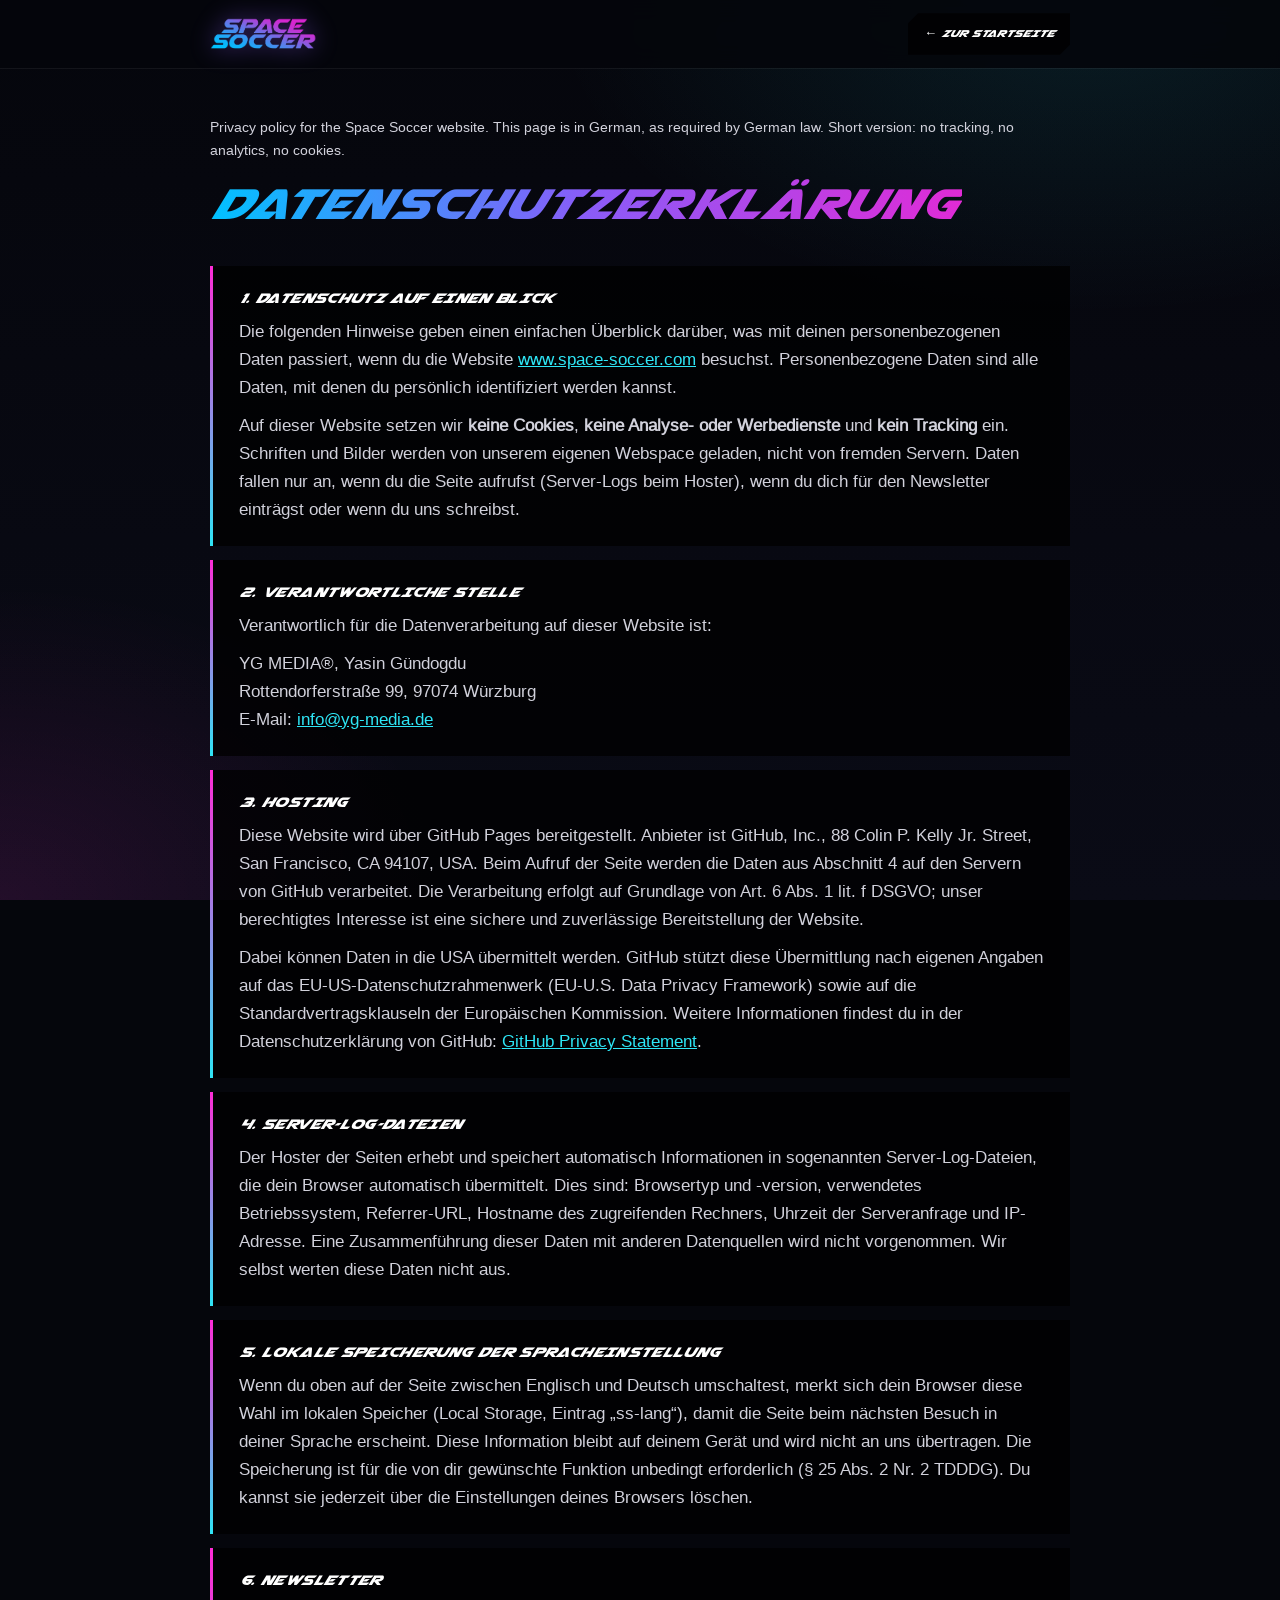
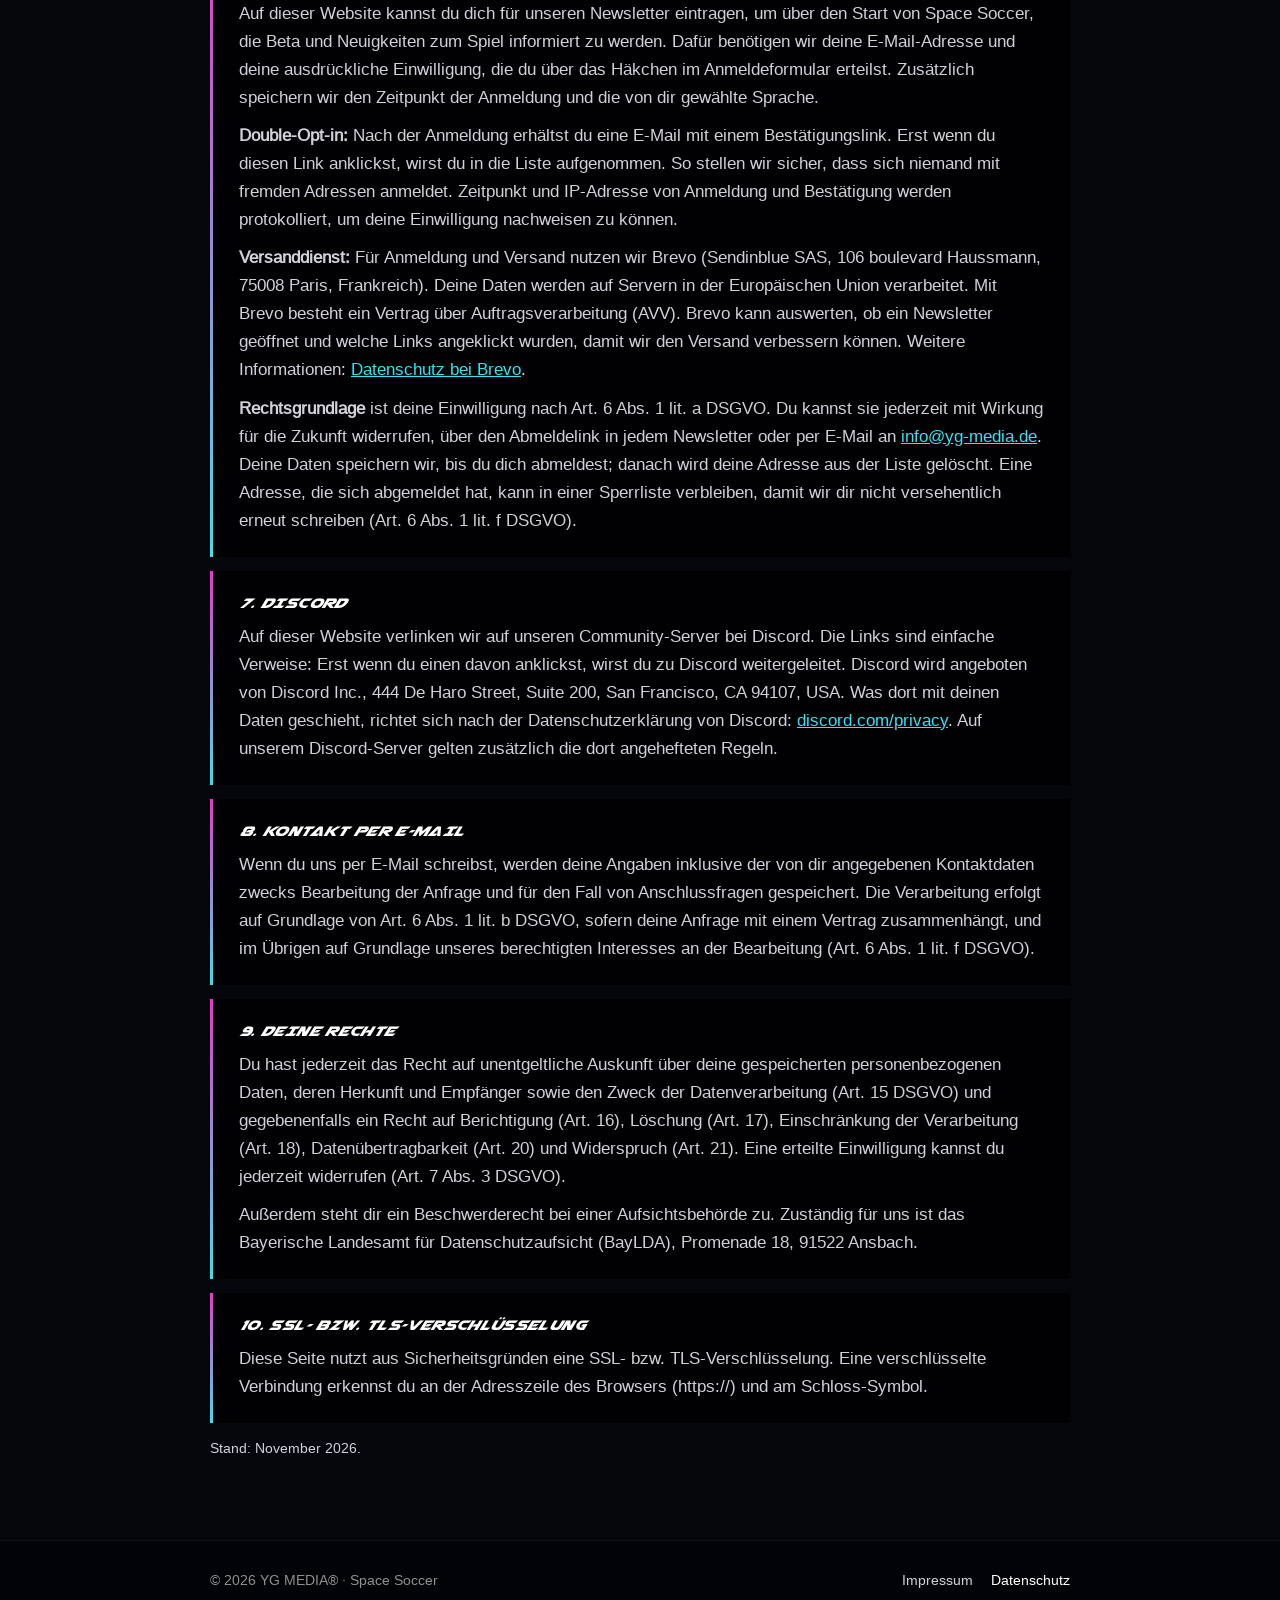
==== datenschutz.html @ c9545d43 "Impressum and privacy policy for Space Soccer, linked in footer and newsletter consent Co-Authored-B" ====
<!doctype html>
<html lang="de">
<head>
<meta charset="utf-8">
<meta name="viewport" content="width=device-width, initial-scale=1">
<title>Datenschutz · Space Soccer</title>
<meta name="description" content="Datenschutzerklärung der Website von Space Soccer.">
<meta name="robots" content="noindex, follow">
<meta name="theme-color" content="#05060c">
<link rel="icon" type="image/png" href="assets/img/app-icon.png">
<link rel="stylesheet" href="assets/legal.css">
</head>
<body>
<div class="space" aria-hidden="true"></div>
<header class="top">
  <div class="wrap top-inner">
    <a class="brand" href="./"><img src="assets/img/logo.png" alt="Space Soccer" width="1125" height="358"></a>
    <a class="back cut" href="./">← Zur Startseite</a>
  </div>
</header>

<main class="wrap legal">
  <p class="note" lang="en">Privacy policy for the Space Soccer website. This page is in German, as required by German law. Short version: no tracking, no analytics, no cookies.</p>
  <h1 class="display">Datenschutz&shy;erklärung</h1>

  <section>
    <h2 class="display">1. Datenschutz auf einen Blick</h2>
    <p>Die folgenden Hinweise geben einen einfachen Überblick darüber, was mit deinen personenbezogenen Daten passiert, wenn du die Website <a href="https://www.space-soccer.com">www.space-soccer.com</a> besuchst. Personenbezogene Daten sind alle Daten, mit denen du persönlich identifiziert werden kannst.</p>
    <p>Auf dieser Website setzen wir <strong>keine Cookies</strong>, <strong>keine Analyse- oder Werbedienste</strong> und <strong>kein Tracking</strong> ein. Schriften und Bilder werden von unserem eigenen Webspace geladen, nicht von fremden Servern. Daten fallen nur an, wenn du die Seite aufrufst (Server-Logs beim Hoster), wenn du dich für den Newsletter einträgst oder wenn du uns schreibst.</p>
  </section>

  <section>
    <h2 class="display">2. Verantwortliche Stelle</h2>
    <p>Verantwortlich für die Datenverarbeitung auf dieser Website ist:</p>
    <p>YG MEDIA®, Yasin Gündogdu<br>Rottendorferstraße 99, 97074 Würzburg<br>E-Mail: <a href="mailto:info@yg-media.de">info@yg-media.de</a></p>
  </section>

  <section>
    <h2 class="display">3. Hosting</h2>
    <p>Diese Website wird über GitHub Pages bereitgestellt. Anbieter ist GitHub, Inc., 88 Colin P. Kelly Jr. Street, San Francisco, CA 94107, USA. Beim Aufruf der Seite werden die Daten aus Abschnitt 4 auf den Servern von GitHub verarbeitet. Die Verarbeitung erfolgt auf Grundlage von Art. 6 Abs. 1 lit. f DSGVO; unser berechtigtes Interesse ist eine sichere und zuverlässige Bereitstellung der Website.</p>
    <p>Dabei können Daten in die USA übermittelt werden. GitHub stützt diese Übermittlung nach eigenen Angaben auf das EU-US-Datenschutzrahmenwerk (EU-U.S. Data Privacy Framework) sowie auf die Standardvertragsklauseln der Europäischen Kommission. Weitere Informationen findest du in der Datenschutzerklärung von GitHub: <a href="https://docs.github.com/site-policy/privacy-policies/github-general-privacy-statement" rel="noopener">GitHub Privacy Statement</a>.</p>
  </section>

  <section>
    <h2 class="display">4. Server-Log-Dateien</h2>
    <p>Der Hoster der Seiten erhebt und speichert automatisch Informationen in sogenannten Server-Log-Dateien, die dein Browser automatisch übermittelt. Dies sind: Browsertyp und -version, verwendetes Betriebssystem, Referrer-URL, Hostname des zugreifenden Rechners, Uhrzeit der Serveranfrage und IP-Adresse. Eine Zusammenführung dieser Daten mit anderen Datenquellen wird nicht vorgenommen. Wir selbst werten diese Daten nicht aus.</p>
  </section>

  <section>
    <h2 class="display">5. Lokale Speicherung der Spracheinstellung</h2>
    <p>Wenn du oben auf der Seite zwischen Englisch und Deutsch umschaltest, merkt sich dein Browser diese Wahl im lokalen Speicher (Local Storage, Eintrag „ss-lang“), damit die Seite beim nächsten Besuch in deiner Sprache erscheint. Diese Information bleibt auf deinem Gerät und wird nicht an uns übertragen. Die Speicherung ist für die von dir gewünschte Funktion unbedingt erforderlich (§ 25 Abs. 2 Nr. 2 TDDDG). Du kannst sie jederzeit über die Einstellungen deines Browsers löschen.</p>
  </section>

  <section>
    <h2 class="display">6. Newsletter</h2>
    <p>Auf dieser Website kannst du dich für unseren Newsletter eintragen, um über den Start von Space Soccer, die Beta und Neuigkeiten zum Spiel informiert zu werden. Dafür benötigen wir deine E-Mail-Adresse und deine ausdrückliche Einwilligung, die du über das Häkchen im Anmeldeformular erteilst. Zusätzlich speichern wir den Zeitpunkt der Anmeldung und die von dir gewählte Sprache.</p>
    <p><strong>Double-Opt-in:</strong> Nach der Anmeldung erhältst du eine E-Mail mit einem Bestätigungslink. Erst wenn du diesen Link anklickst, wirst du in die Liste aufgenommen. So stellen wir sicher, dass sich niemand mit fremden Adressen anmeldet. Zeitpunkt und IP-Adresse von Anmeldung und Bestätigung werden protokolliert, um deine Einwilligung nachweisen zu können.</p>
    <p><strong>Versanddienst:</strong> Für Anmeldung und Versand nutzen wir Brevo (Sendinblue SAS, 106 boulevard Haussmann, 75008 Paris, Frankreich). Deine Daten werden auf Servern in der Europäischen Union verarbeitet. Mit Brevo besteht ein Vertrag über Auftragsverarbeitung (AVV). Brevo kann auswerten, ob ein Newsletter geöffnet und welche Links angeklickt wurden, damit wir den Versand verbessern können. Weitere Informationen: <a href="https://www.brevo.com/de/legal/privacypolicy/" rel="noopener">Datenschutz bei Brevo</a>.</p>
    <p><strong>Rechtsgrundlage</strong> ist deine Einwilligung nach Art. 6 Abs. 1 lit. a DSGVO. Du kannst sie jederzeit mit Wirkung für die Zukunft widerrufen, über den Abmeldelink in jedem Newsletter oder per E-Mail an <a href="mailto:info@yg-media.de">info@yg-media.de</a>. Deine Daten speichern wir, bis du dich abmeldest; danach wird deine Adresse aus der Liste gelöscht. Eine Adresse, die sich abgemeldet hat, kann in einer Sperrliste verbleiben, damit wir dir nicht versehentlich erneut schreiben (Art. 6 Abs. 1 lit. f DSGVO).</p>
  </section>

  <section>
    <h2 class="display">7. Discord</h2>
    <p>Auf dieser Website verlinken wir auf unseren Community-Server bei Discord. Die Links sind einfache Verweise: Erst wenn du einen davon anklickst, wirst du zu Discord weitergeleitet. Discord wird angeboten von Discord Inc., 444 De Haro Street, Suite 200, San Francisco, CA 94107, USA. Was dort mit deinen Daten geschieht, richtet sich nach der Datenschutzerklärung von Discord: <a href="https://discord.com/privacy" rel="noopener">discord.com/privacy</a>. Auf unserem Discord-Server gelten zusätzlich die dort angehefteten Regeln.</p>
  </section>

  <section>
    <h2 class="display">8. Kontakt per E-Mail</h2>
    <p>Wenn du uns per E-Mail schreibst, werden deine Angaben inklusive der von dir angegebenen Kontaktdaten zwecks Bearbeitung der Anfrage und für den Fall von Anschlussfragen gespeichert. Die Verarbeitung erfolgt auf Grundlage von Art. 6 Abs. 1 lit. b DSGVO, sofern deine Anfrage mit einem Vertrag zusammenhängt, und im Übrigen auf Grundlage unseres berechtigten Interesses an der Bearbeitung (Art. 6 Abs. 1 lit. f DSGVO).</p>
  </section>

  <section>
    <h2 class="display">9. Deine Rechte</h2>
    <p>Du hast jederzeit das Recht auf unentgeltliche Auskunft über deine gespeicherten personenbezogenen Daten, deren Herkunft und Empfänger sowie den Zweck der Datenverarbeitung (Art. 15 DSGVO) und gegebenenfalls ein Recht auf Berichtigung (Art. 16), Löschung (Art. 17), Einschränkung der Verarbeitung (Art. 18), Datenübertragbarkeit (Art. 20) und Widerspruch (Art. 21). Eine erteilte Einwilligung kannst du jederzeit widerrufen (Art. 7 Abs. 3 DSGVO).</p>
    <p>Außerdem steht dir ein Beschwerderecht bei einer Aufsichtsbehörde zu. Zuständig für uns ist das Bayerische Landesamt für Datenschutzaufsicht (BayLDA), Promenade 18, 91522 Ansbach.</p>
  </section>

  <section>
    <h2 class="display">10. SSL- bzw. TLS-Verschlüsselung</h2>
    <p>Diese Seite nutzt aus Sicherheitsgründen eine SSL- bzw. TLS-Verschlüsselung. Eine verschlüsselte Verbindung erkennst du an der Adresszeile des Browsers (https://) und am Schloss-Symbol.</p>
  </section>

  <p class="note">Stand: November 2026.</p>
</main>

<footer>
  <div class="wrap foot">
    <p>© 2026 YG MEDIA® · Space Soccer</p>
    <nav><a href="impressum.html">Impressum</a><a href="datenschutz.html" aria-current="page">Datenschutz</a></nav>
  </div>
</footer>
</body>
</html>
---- assets/legal.css ----
/* Shared styles for the legal pages (Impressum, Datenschutz). Same fonts and colours as the main page. */
@font-face { font-family: "Airstrike"; src: url("fonts/Airstrike-Regular.ttf") format("truetype"); font-display: swap; }
@font-face { font-family: "Liberation Sans"; src: local("Liberation Sans"), url("fonts/LiberationSans.ttf") format("truetype"); font-display: swap; }

:root {
  --bg: #05060c;
  --bg-2: #0a0b16;
  --surface: rgba(0, 0, 0, .75);
  --body: #d1d1db;
  --caption: #8f8f8f;
  --neon-pink: #ff2bd6;
  --neon-cyan: #2ee6f6;
  --grad-logo: linear-gradient(90deg, #00c2ff 0%, #8a5cf8 50%, #e02bd6 100%);
  --gutter: clamp(16px, 4vw, 48px);
}
* { box-sizing: border-box; }
body { margin: 0; background: var(--bg); color: #fff; font-family: "Liberation Sans", Arial, Helvetica, sans-serif; font-size: 17px; line-height: 1.65; -webkit-font-smoothing: antialiased; }
img { max-width: 100%; height: auto; display: block; }
a { color: var(--neon-cyan); }
a:hover { color: #fff; }
.space {
  position: fixed; inset: 0; z-index: -1; pointer-events: none;
  background:
    radial-gradient(60% 50% at 85% 0%, rgba(46, 230, 246, .10), transparent 70%),
    radial-gradient(50% 50% at 0% 100%, rgba(255, 43, 214, .10), transparent 70%),
    linear-gradient(180deg, var(--bg) 0%, var(--bg-2) 100%);
}
.wrap { width: min(860px, 100% - 2 * var(--gutter)); margin-inline: auto; }
.cut { --cut: 10px; clip-path: polygon(var(--cut) 0, 100% 0, 100% calc(100% - var(--cut)), calc(100% - var(--cut)) 100%, 0 100%, 0 var(--cut)); }
.display { font-family: "Airstrike", "Arial Black", Impact, sans-serif; font-style: italic; font-weight: 400; text-transform: uppercase; letter-spacing: .02em; line-height: 1.1; }

.top { position: sticky; top: 0; z-index: 10; background: rgba(5, 6, 12, .9); backdrop-filter: blur(12px); -webkit-backdrop-filter: blur(12px); box-shadow: 0 1px 0 rgba(255, 255, 255, .06); }
.top-inner { display: flex; align-items: center; justify-content: space-between; gap: 16px; height: 68px; }
.brand img { height: 34px; width: auto; filter: drop-shadow(0 0 12px rgba(140, 90, 250, .45)); }
.back { color: #fff; text-decoration: none; background: var(--surface); padding: 10px 16px; font-family: "Airstrike", sans-serif; font-style: italic; text-transform: uppercase; font-size: 13px; }

.legal { padding: 48px 0 80px; }
.note { color: var(--caption); font-size: 14px; margin: 0 0 18px; }
h1.display { font-size: clamp(34px, 6vw, 56px); margin: 0 0 32px; background: var(--grad-logo); -webkit-background-clip: text; background-clip: text; color: transparent; padding-right: .14em; display: inline-block; }
.legal section { background: var(--surface); padding: 22px 26px; margin-bottom: 14px; border-left: 3px solid; border-image: linear-gradient(180deg, var(--neon-pink), var(--neon-cyan)) 1; }
.legal h2 { font-size: 18px; margin: 0 0 10px; }
.legal h2 .sym { font-family: "Liberation Sans", Arial, sans-serif; font-style: normal; font-weight: 700; }
.legal p, .legal li { color: var(--body); margin: 0 0 10px; }
.legal p:last-child, .legal ul:last-child { margin-bottom: 0; }
.legal ul { padding-left: 20px; margin: 0 0 10px; }

footer { padding: 28px 0 32px; border-top: 1px solid rgba(255, 255, 255, .06); background: rgba(0, 0, 0, .45); }
.foot { display: flex; flex-wrap: wrap; justify-content: space-between; gap: 12px; color: var(--caption); font-size: 14px; }
.foot p { margin: 0; }
.foot nav { display: flex; gap: 18px; }
.foot a { color: var(--body); text-decoration: none; }
.foot a[aria-current="page"] { color: #fff; }

@media (max-width: 560px) {
  body { font-size: 16px; }
  .legal section { padding: 18px 18px; }
  .brand img { height: 28px; }
}
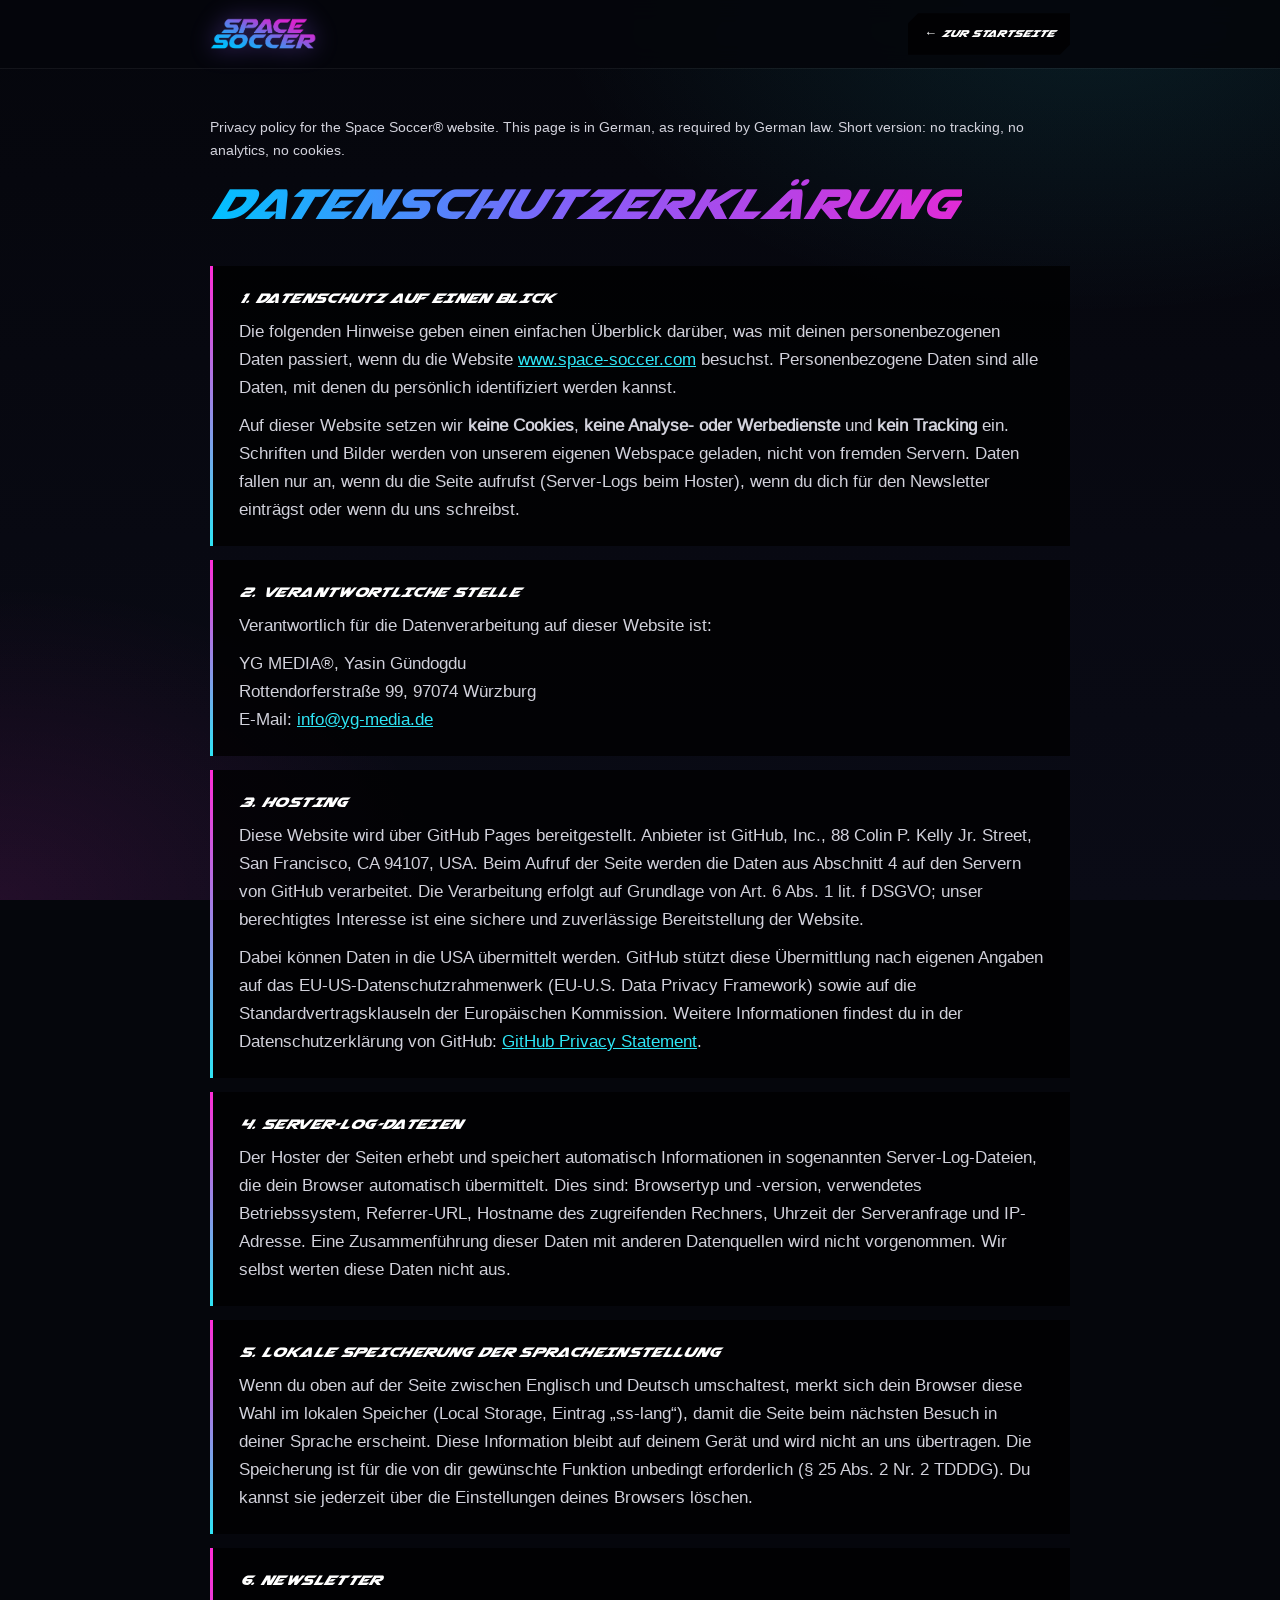
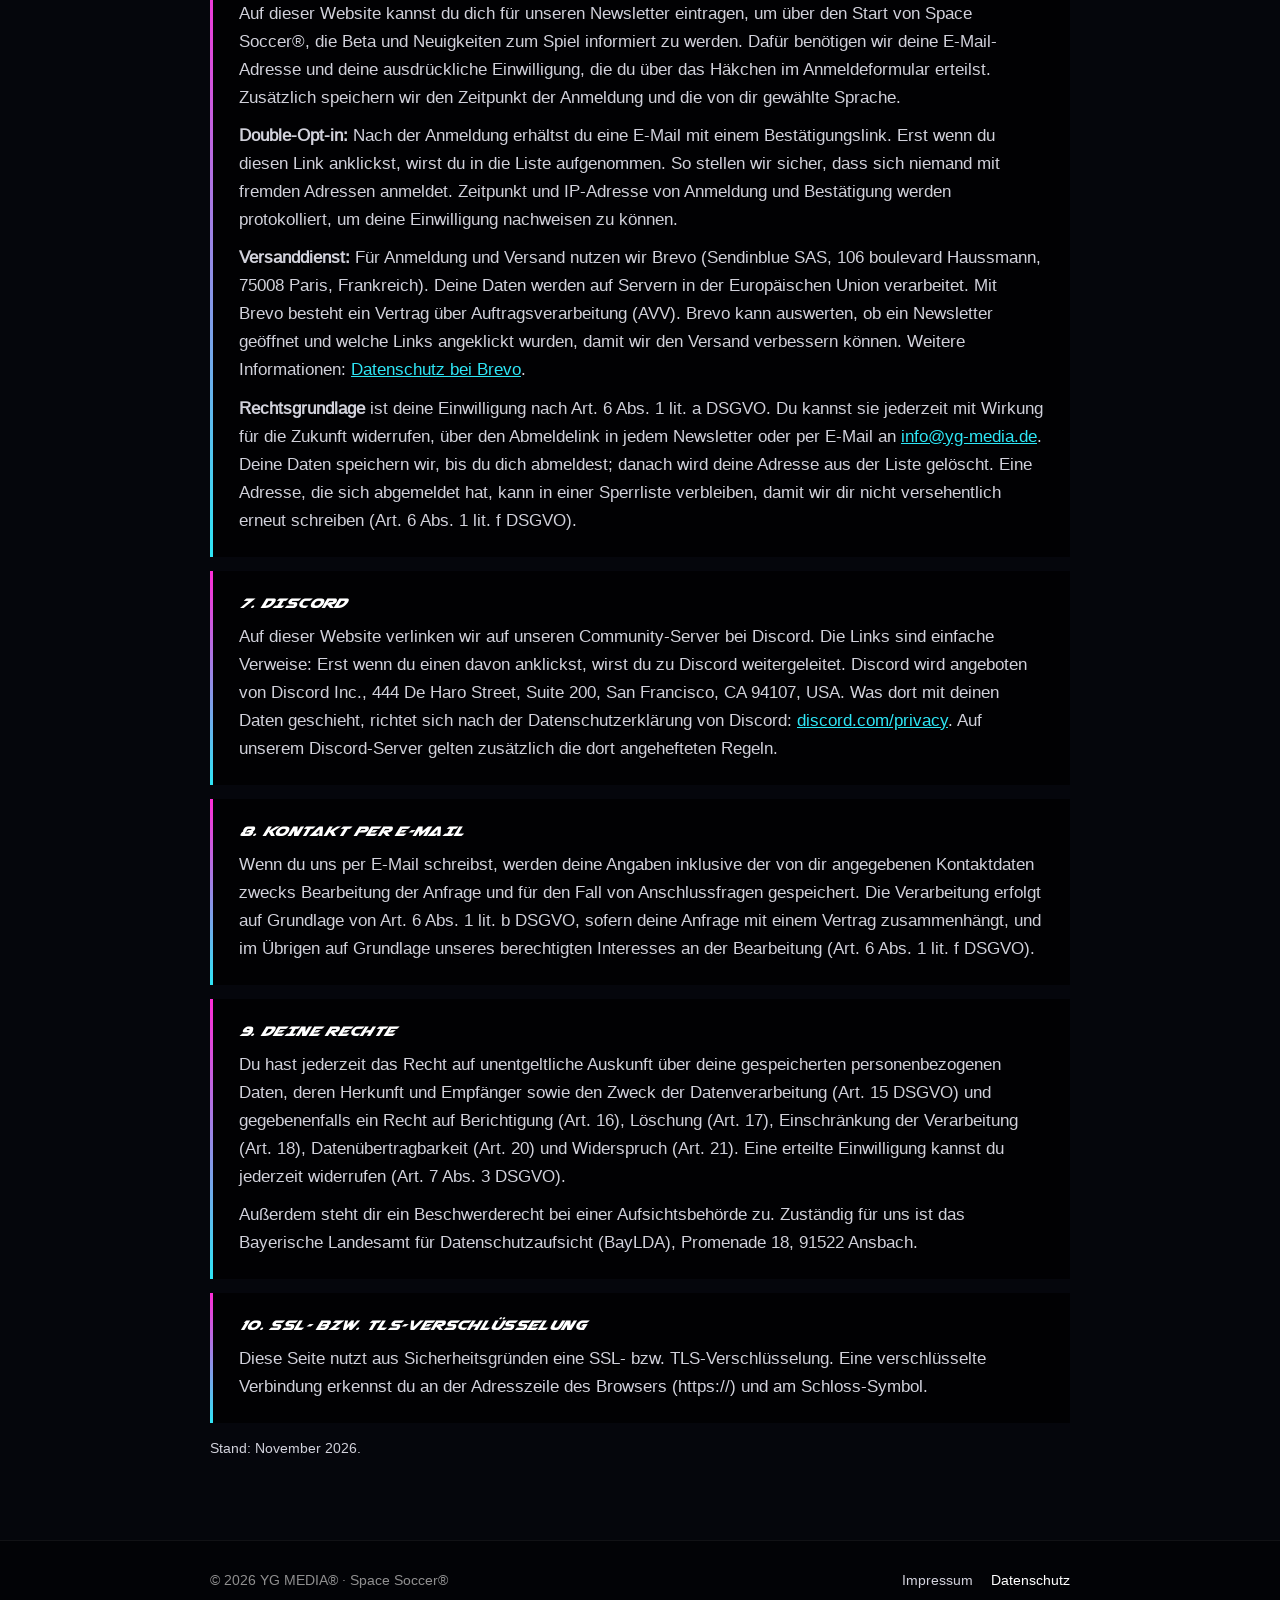
==== commit 63a050ce: "Registered trademark: Space Soccer® across the site, trademark note in footer and Impressum Co-Autho" ====
--- a/datenschutz.html
+++ b/datenschutz.html
@@ -3,8 +3,8 @@
 <head>
 <meta charset="utf-8">
 <meta name="viewport" content="width=device-width, initial-scale=1">
-<title>Datenschutz · Space Soccer</title>
-<meta name="description" content="Datenschutzerklärung der Website von Space Soccer.">
+<title>Datenschutz · Space Soccer®</title>
+<meta name="description" content="Datenschutzerklärung der Website von Space Soccer®.">
 <meta name="robots" content="noindex, follow">
 <meta name="theme-color" content="#05060c">
 <link rel="icon" type="image/png" href="assets/img/app-icon.png">
@@ -14,13 +14,13 @@
 <div class="space" aria-hidden="true"></div>
 <header class="top">
   <div class="wrap top-inner">
-    <a class="brand" href="./"><img src="assets/img/logo.png" alt="Space Soccer" width="1125" height="358"></a>
+    <a class="brand" href="./"><img src="assets/img/logo.png" alt="Space Soccer®" width="1125" height="358"></a>
     <a class="back cut" href="./">← Zur Startseite</a>
   </div>
 </header>
 
 <main class="wrap legal">
-  <p class="note" lang="en">Privacy policy for the Space Soccer website. This page is in German, as required by German law. Short version: no tracking, no analytics, no cookies.</p>
+  <p class="note" lang="en">Privacy policy for the Space Soccer® website. This page is in German, as required by German law. Short version: no tracking, no analytics, no cookies.</p>
   <h1 class="display">Datenschutz&shy;erklärung</h1>
 
   <section>
@@ -53,7 +53,7 @@
 
   <section>
     <h2 class="display">6. Newsletter</h2>
-    <p>Auf dieser Website kannst du dich für unseren Newsletter eintragen, um über den Start von Space Soccer, die Beta und Neuigkeiten zum Spiel informiert zu werden. Dafür benötigen wir deine E-Mail-Adresse und deine ausdrückliche Einwilligung, die du über das Häkchen im Anmeldeformular erteilst. Zusätzlich speichern wir den Zeitpunkt der Anmeldung und die von dir gewählte Sprache.</p>
+    <p>Auf dieser Website kannst du dich für unseren Newsletter eintragen, um über den Start von Space Soccer®, die Beta und Neuigkeiten zum Spiel informiert zu werden. Dafür benötigen wir deine E-Mail-Adresse und deine ausdrückliche Einwilligung, die du über das Häkchen im Anmeldeformular erteilst. Zusätzlich speichern wir den Zeitpunkt der Anmeldung und die von dir gewählte Sprache.</p>
     <p><strong>Double-Opt-in:</strong> Nach der Anmeldung erhältst du eine E-Mail mit einem Bestätigungslink. Erst wenn du diesen Link anklickst, wirst du in die Liste aufgenommen. So stellen wir sicher, dass sich niemand mit fremden Adressen anmeldet. Zeitpunkt und IP-Adresse von Anmeldung und Bestätigung werden protokolliert, um deine Einwilligung nachweisen zu können.</p>
     <p><strong>Versanddienst:</strong> Für Anmeldung und Versand nutzen wir Brevo (Sendinblue SAS, 106 boulevard Haussmann, 75008 Paris, Frankreich). Deine Daten werden auf Servern in der Europäischen Union verarbeitet. Mit Brevo besteht ein Vertrag über Auftragsverarbeitung (AVV). Brevo kann auswerten, ob ein Newsletter geöffnet und welche Links angeklickt wurden, damit wir den Versand verbessern können. Weitere Informationen: <a href="https://www.brevo.com/de/legal/privacypolicy/" rel="noopener">Datenschutz bei Brevo</a>.</p>
     <p><strong>Rechtsgrundlage</strong> ist deine Einwilligung nach Art. 6 Abs. 1 lit. a DSGVO. Du kannst sie jederzeit mit Wirkung für die Zukunft widerrufen, über den Abmeldelink in jedem Newsletter oder per E-Mail an <a href="mailto:info@yg-media.de">info@yg-media.de</a>. Deine Daten speichern wir, bis du dich abmeldest; danach wird deine Adresse aus der Liste gelöscht. Eine Adresse, die sich abgemeldet hat, kann in einer Sperrliste verbleiben, damit wir dir nicht versehentlich erneut schreiben (Art. 6 Abs. 1 lit. f DSGVO).</p>
@@ -85,7 +85,7 @@
 
 <footer>
   <div class="wrap foot">
-    <p>© 2026 YG MEDIA® · Space Soccer</p>
+    <p>© 2026 YG MEDIA® · Space Soccer®</p>
     <nav><a href="impressum.html">Impressum</a><a href="datenschutz.html" aria-current="page">Datenschutz</a></nav>
   </div>
 </footer>
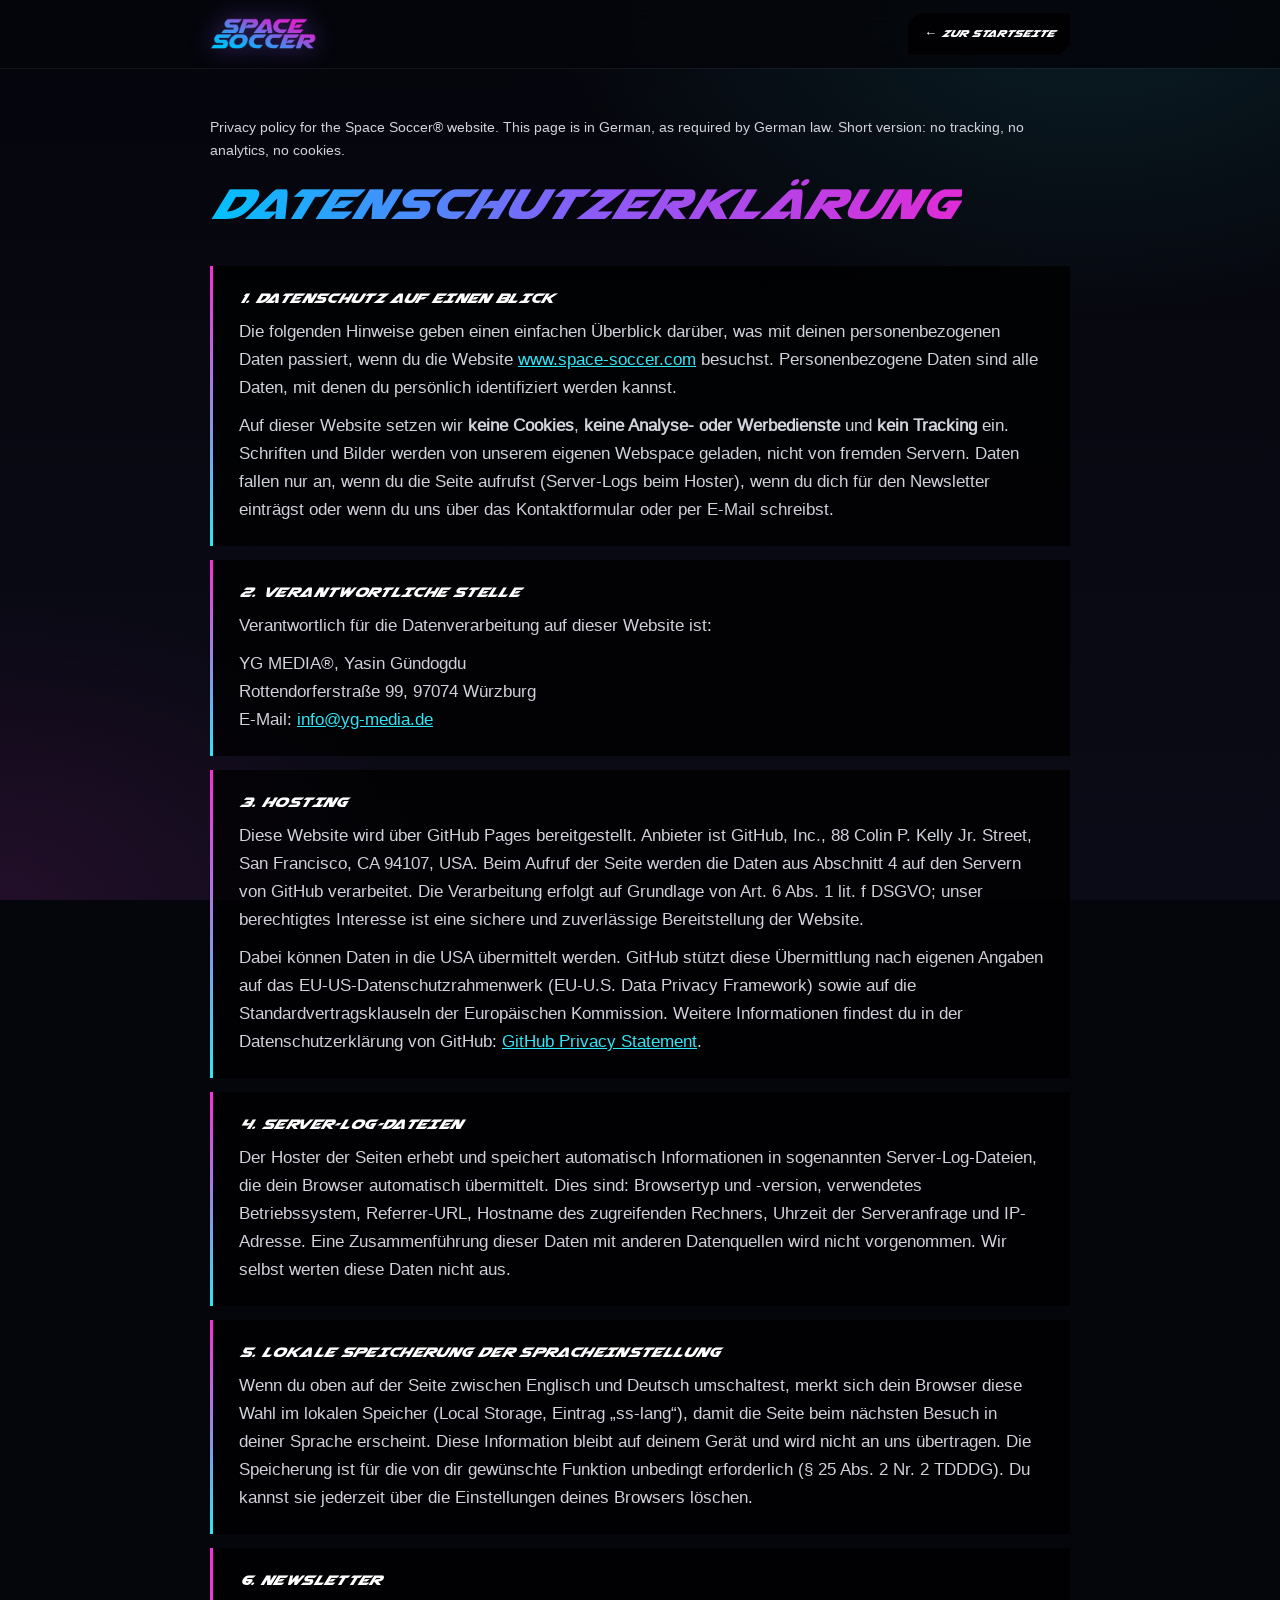
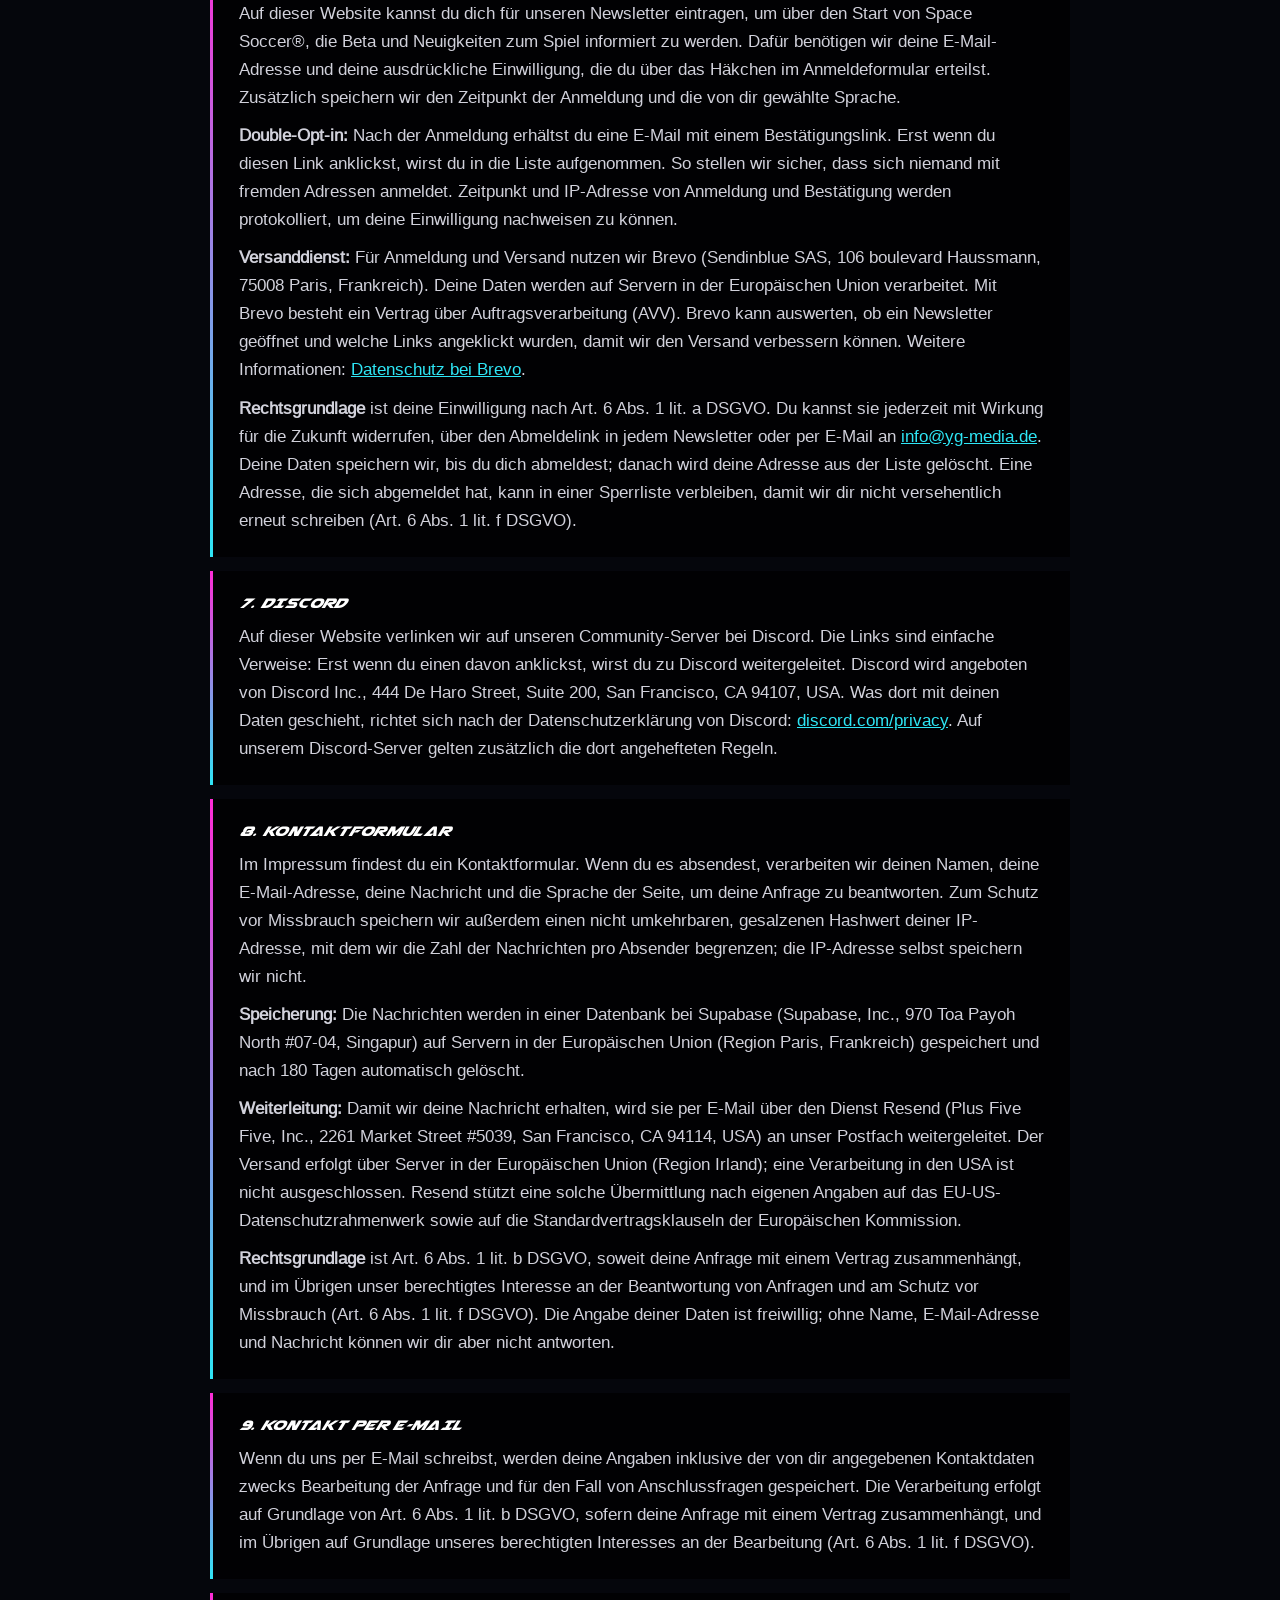
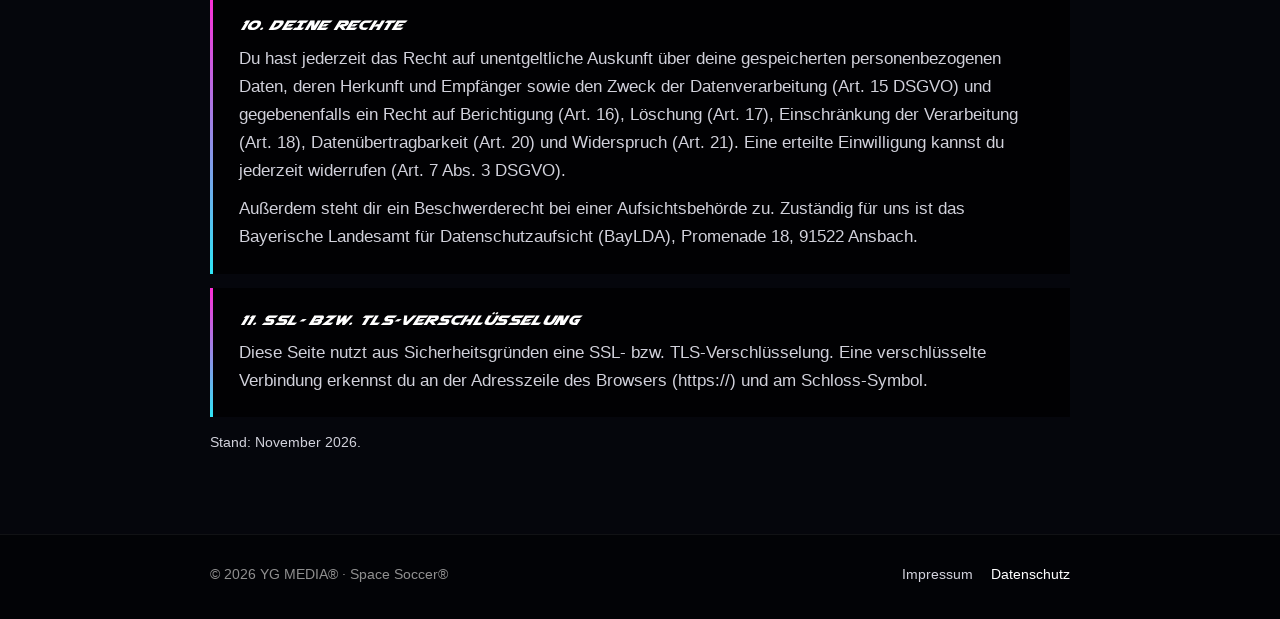
==== commit 108ff6b5: "Contact form live (Supabase + Resend via mail.space-soccer.com), privacy policy section, contact lin" ====
--- a/datenschutz.html
+++ b/datenschutz.html
@@ -26,7 +26,7 @@
   <section>
     <h2 class="display">1. Datenschutz auf einen Blick</h2>
     <p>Die folgenden Hinweise geben einen einfachen Überblick darüber, was mit deinen personenbezogenen Daten passiert, wenn du die Website <a href="https://www.space-soccer.com">www.space-soccer.com</a> besuchst. Personenbezogene Daten sind alle Daten, mit denen du persönlich identifiziert werden kannst.</p>
-    <p>Auf dieser Website setzen wir <strong>keine Cookies</strong>, <strong>keine Analyse- oder Werbedienste</strong> und <strong>kein Tracking</strong> ein. Schriften und Bilder werden von unserem eigenen Webspace geladen, nicht von fremden Servern. Daten fallen nur an, wenn du die Seite aufrufst (Server-Logs beim Hoster), wenn du dich für den Newsletter einträgst oder wenn du uns schreibst.</p>
+    <p>Auf dieser Website setzen wir <strong>keine Cookies</strong>, <strong>keine Analyse- oder Werbedienste</strong> und <strong>kein Tracking</strong> ein. Schriften und Bilder werden von unserem eigenen Webspace geladen, nicht von fremden Servern. Daten fallen nur an, wenn du die Seite aufrufst (Server-Logs beim Hoster), wenn du dich für den Newsletter einträgst oder wenn du uns über das Kontaktformular oder per E-Mail schreibst.</p>
   </section>
 
   <section>
@@ -64,19 +64,27 @@
     <p>Auf dieser Website verlinken wir auf unseren Community-Server bei Discord. Die Links sind einfache Verweise: Erst wenn du einen davon anklickst, wirst du zu Discord weitergeleitet. Discord wird angeboten von Discord Inc., 444 De Haro Street, Suite 200, San Francisco, CA 94107, USA. Was dort mit deinen Daten geschieht, richtet sich nach der Datenschutzerklärung von Discord: <a href="https://discord.com/privacy" rel="noopener">discord.com/privacy</a>. Auf unserem Discord-Server gelten zusätzlich die dort angehefteten Regeln.</p>
   </section>
 
+  <section id="kontaktformular">
+    <h2 class="display">8. Kontaktformular</h2>
+    <p>Im Impressum findest du ein Kontaktformular. Wenn du es absendest, verarbeiten wir deinen Namen, deine E-Mail-Adresse, deine Nachricht und die Sprache der Seite, um deine Anfrage zu beantworten. Zum Schutz vor Missbrauch speichern wir außerdem einen nicht umkehrbaren, gesalzenen Hashwert deiner IP-Adresse, mit dem wir die Zahl der Nachrichten pro Absender begrenzen; die IP-Adresse selbst speichern wir nicht.</p>
+    <p><strong>Speicherung:</strong> Die Nachrichten werden in einer Datenbank bei Supabase (Supabase, Inc., 970 Toa Payoh North #07-04, Singapur) auf Servern in der Europäischen Union (Region Paris, Frankreich) gespeichert und nach 180 Tagen automatisch gelöscht.</p>
+    <p><strong>Weiterleitung:</strong> Damit wir deine Nachricht erhalten, wird sie per E-Mail über den Dienst Resend (Plus Five Five, Inc., 2261 Market Street #5039, San Francisco, CA 94114, USA) an unser Postfach weitergeleitet. Der Versand erfolgt über Server in der Europäischen Union (Region Irland); eine Verarbeitung in den USA ist nicht ausgeschlossen. Resend stützt eine solche Übermittlung nach eigenen Angaben auf das EU-US-Datenschutzrahmenwerk sowie auf die Standardvertragsklauseln der Europäischen Kommission.</p>
+    <p><strong>Rechtsgrundlage</strong> ist Art. 6 Abs. 1 lit. b DSGVO, soweit deine Anfrage mit einem Vertrag zusammenhängt, und im Übrigen unser berechtigtes Interesse an der Beantwortung von Anfragen und am Schutz vor Missbrauch (Art. 6 Abs. 1 lit. f DSGVO). Die Angabe deiner Daten ist freiwillig; ohne Name, E-Mail-Adresse und Nachricht können wir dir aber nicht antworten.</p>
+  </section>
+
   <section>
-    <h2 class="display">8. Kontakt per E-Mail</h2>
+    <h2 class="display">9. Kontakt per E-Mail</h2>
     <p>Wenn du uns per E-Mail schreibst, werden deine Angaben inklusive der von dir angegebenen Kontaktdaten zwecks Bearbeitung der Anfrage und für den Fall von Anschlussfragen gespeichert. Die Verarbeitung erfolgt auf Grundlage von Art. 6 Abs. 1 lit. b DSGVO, sofern deine Anfrage mit einem Vertrag zusammenhängt, und im Übrigen auf Grundlage unseres berechtigten Interesses an der Bearbeitung (Art. 6 Abs. 1 lit. f DSGVO).</p>
   </section>
 
   <section>
-    <h2 class="display">9. Deine Rechte</h2>
+    <h2 class="display">10. Deine Rechte</h2>
     <p>Du hast jederzeit das Recht auf unentgeltliche Auskunft über deine gespeicherten personenbezogenen Daten, deren Herkunft und Empfänger sowie den Zweck der Datenverarbeitung (Art. 15 DSGVO) und gegebenenfalls ein Recht auf Berichtigung (Art. 16), Löschung (Art. 17), Einschränkung der Verarbeitung (Art. 18), Datenübertragbarkeit (Art. 20) und Widerspruch (Art. 21). Eine erteilte Einwilligung kannst du jederzeit widerrufen (Art. 7 Abs. 3 DSGVO).</p>
     <p>Außerdem steht dir ein Beschwerderecht bei einer Aufsichtsbehörde zu. Zuständig für uns ist das Bayerische Landesamt für Datenschutzaufsicht (BayLDA), Promenade 18, 91522 Ansbach.</p>
   </section>
 
   <section>
-    <h2 class="display">10. SSL- bzw. TLS-Verschlüsselung</h2>
+    <h2 class="display">11. SSL- bzw. TLS-Verschlüsselung</h2>
     <p>Diese Seite nutzt aus Sicherheitsgründen eine SSL- bzw. TLS-Verschlüsselung. Eine verschlüsselte Verbindung erkennst du an der Adresszeile des Browsers (https://) und am Schloss-Symbol.</p>
   </section>
 
--- a/assets/legal.css
+++ b/assets/legal.css
@@ -56,3 +56,18 @@
   .legal section { padding: 18px 18px; }
   .brand img { height: 28px; }
 }
+
+/* Contact form */
+.contact { display: grid; gap: 12px; }
+.contact label { display: grid; gap: 6px; color: var(--body); font-size: 14px; }
+.contact input, .contact textarea { background: rgba(255, 255, 255, .06); border: 1px solid rgba(255, 255, 255, .14); border-radius: 0; color: #fff; padding: 12px 14px; font: inherit; font-size: 16px; resize: vertical; }
+.contact input:focus, .contact textarea:focus { outline: none; border-color: var(--neon-cyan); box-shadow: 0 0 0 2px rgba(46, 230, 246, .25); }
+.contact .small { font-size: 13px; color: var(--caption); margin: 0; }
+.contact .send { justify-self: start; border: 0; cursor: pointer; color: #fff; padding: 13px 24px; background: linear-gradient(100deg, #f8c62e 0%, #eaa514 70%, #e39710 100%); font-family: "Airstrike", sans-serif; font-style: italic; text-transform: uppercase; font-size: 15px; }
+.contact .send:disabled { opacity: .6; cursor: progress; }
+.form-status { min-height: 22px; margin: 0; font-size: 15px; }
+.form-status.ok { color: #7dffb1; }
+.form-status.err { color: #ff8fa3; }
+.hp { position: absolute; left: -9999px; width: 1px; height: 1px; overflow: hidden; }
+
+.legal section { scroll-margin-top: 84px; }
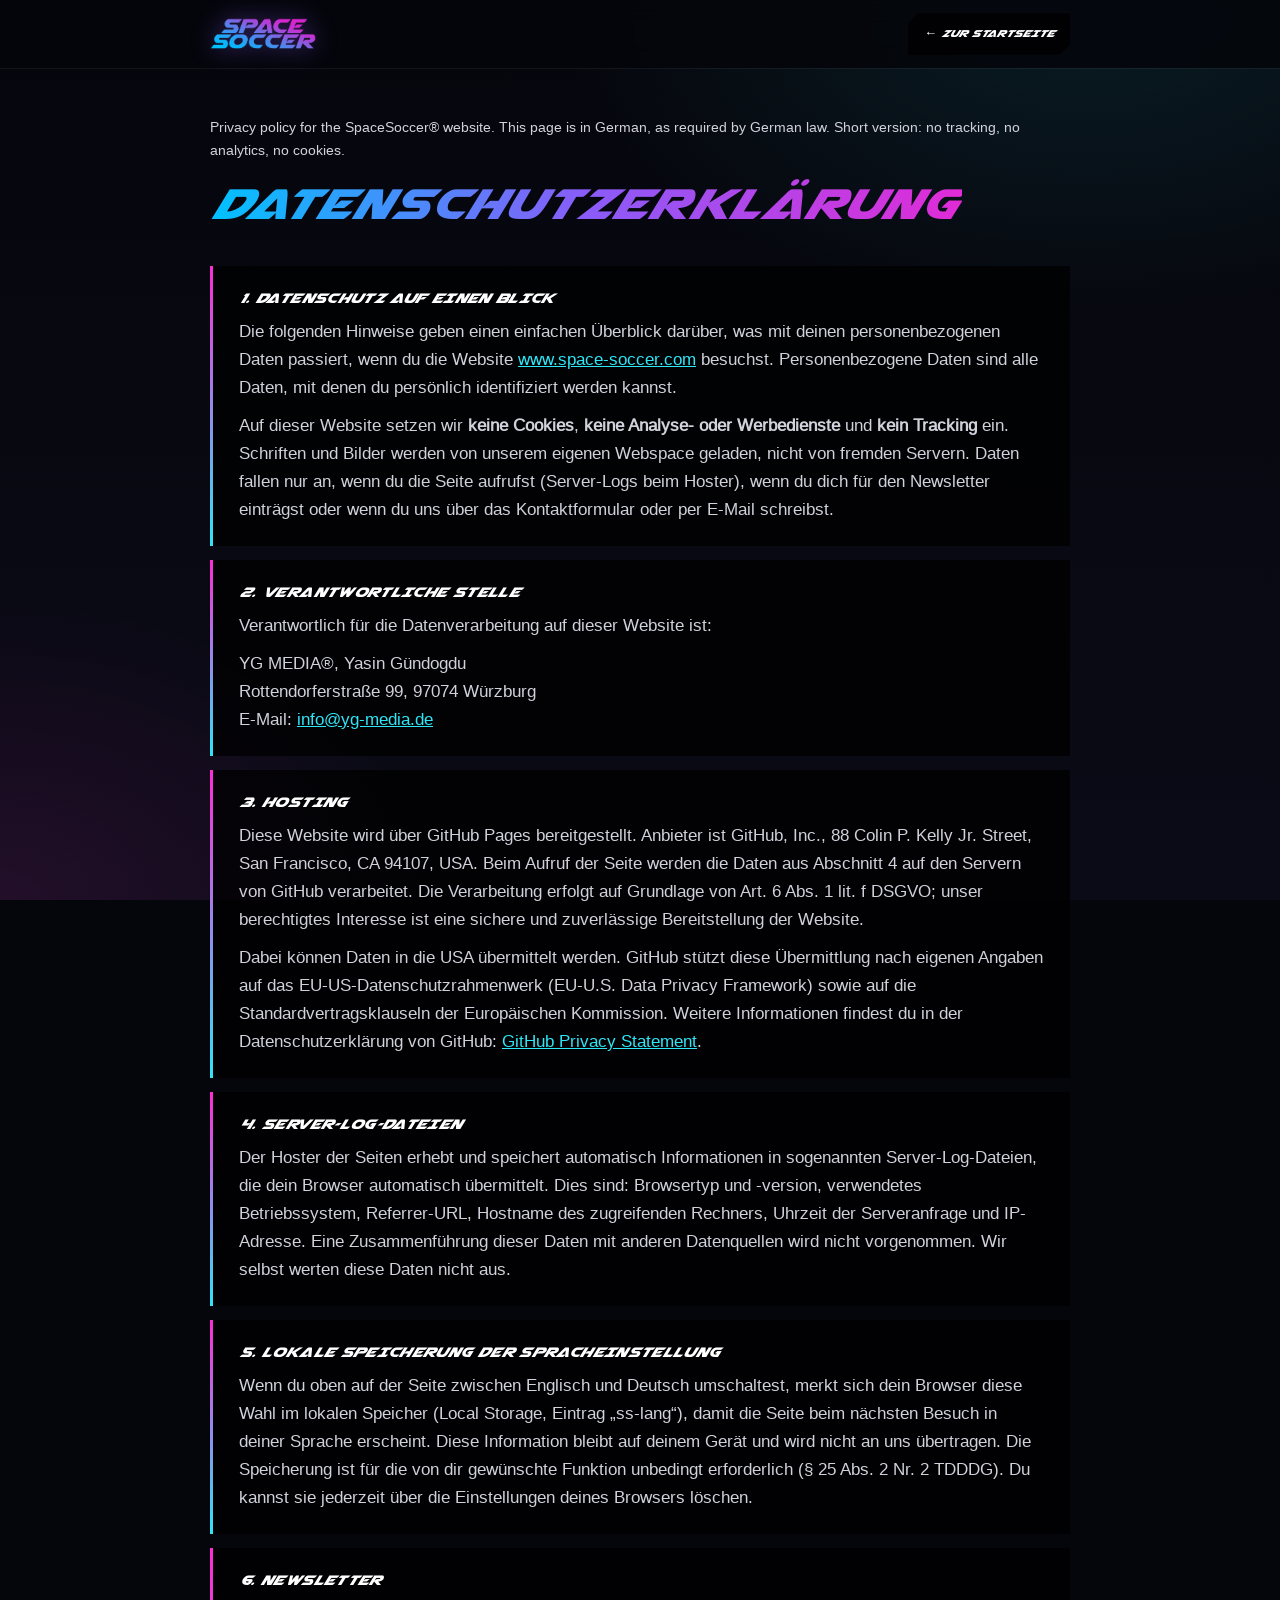
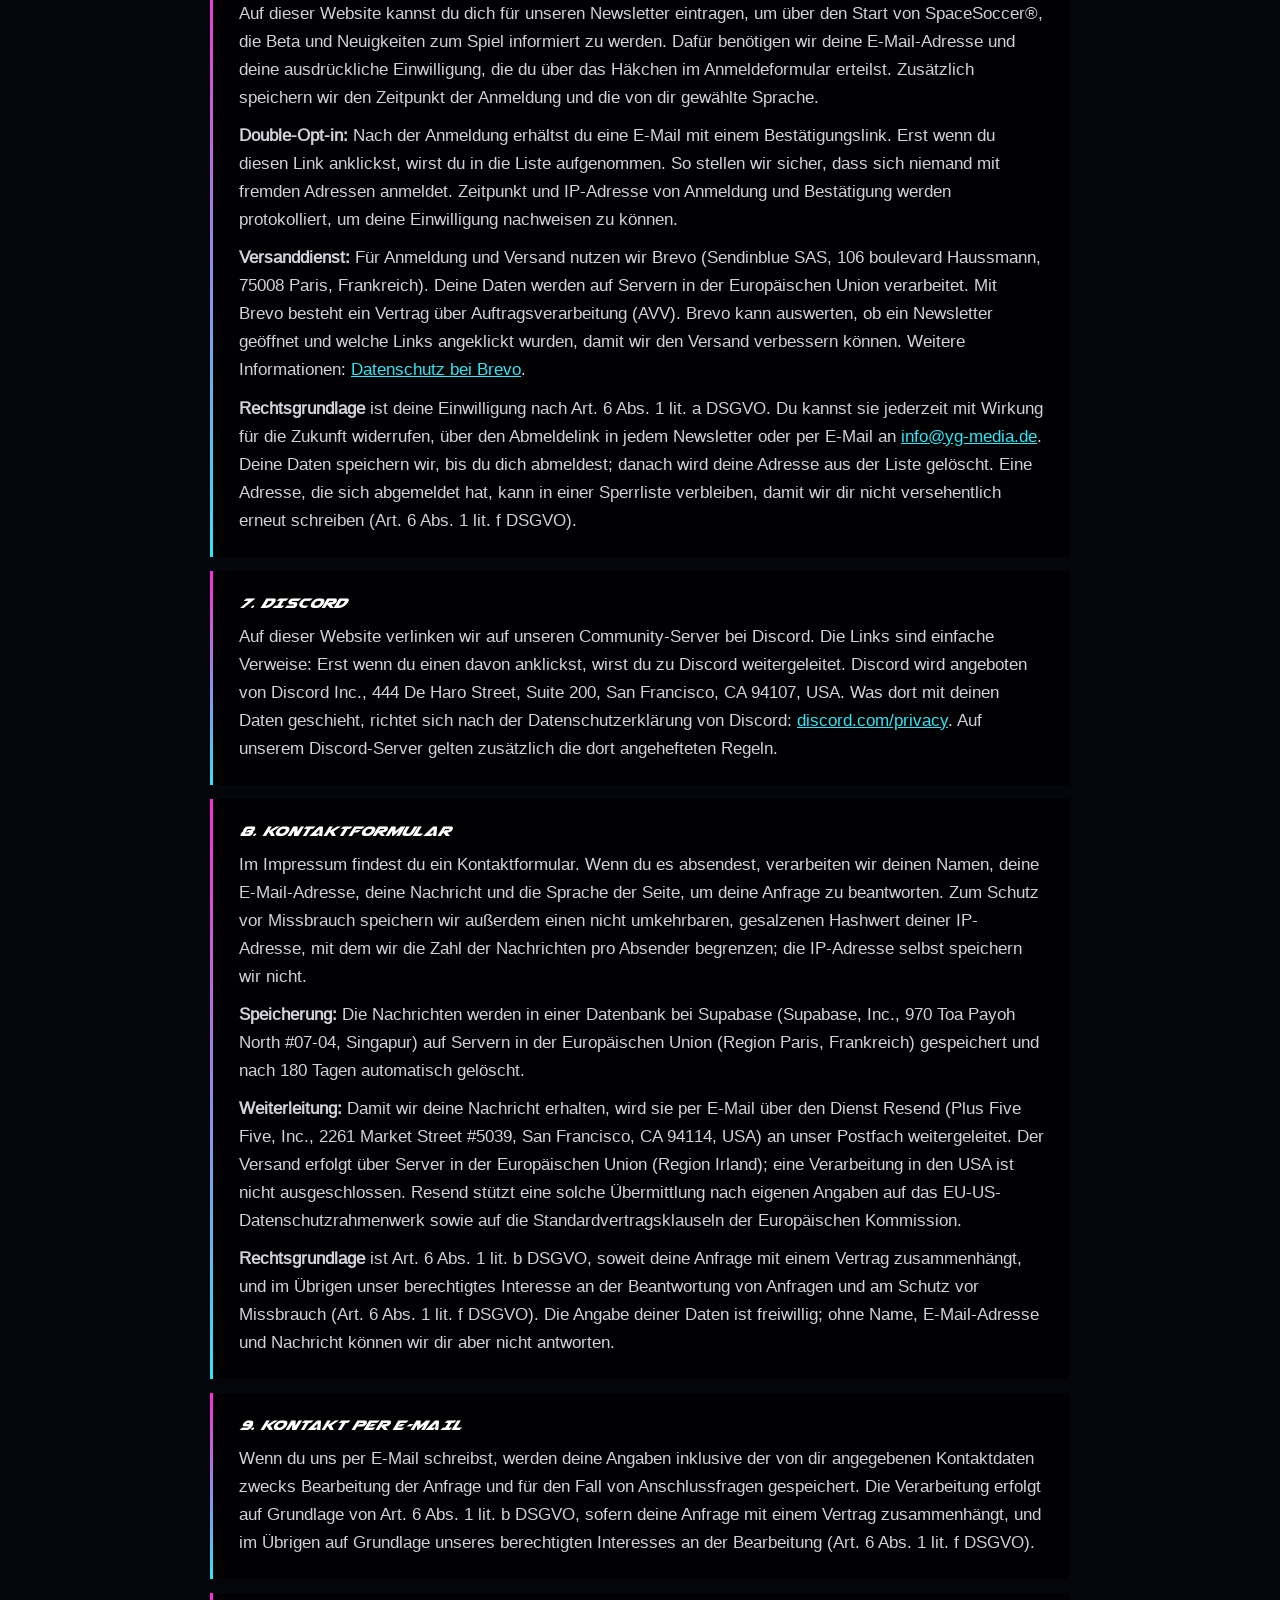
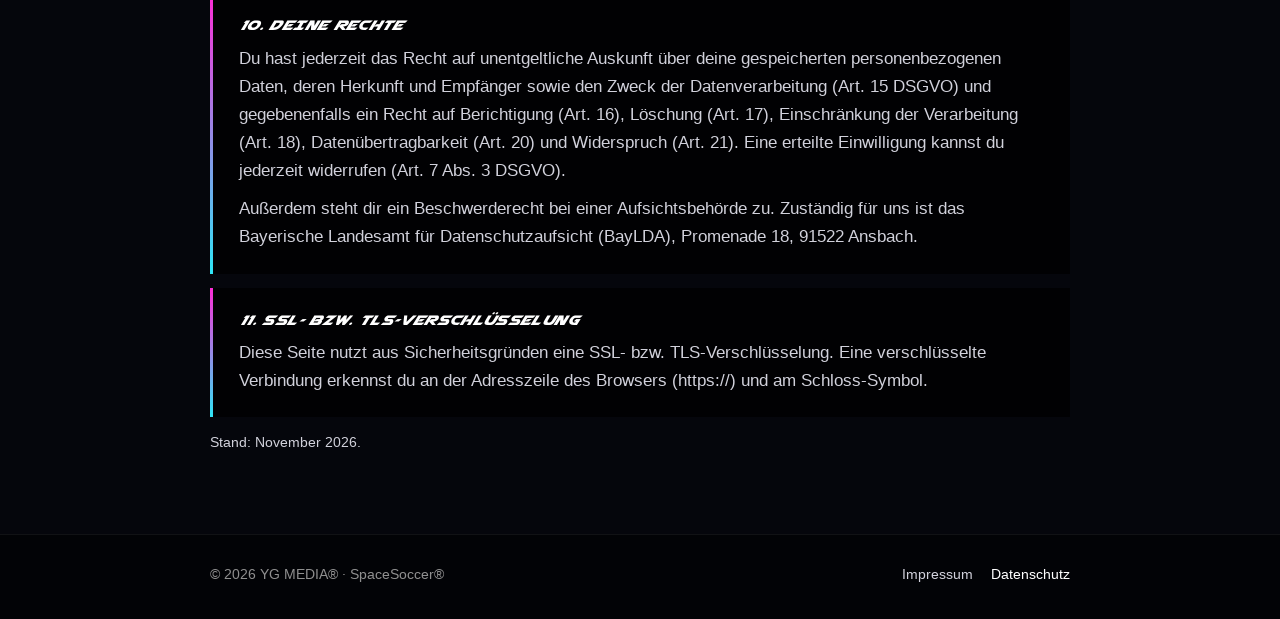
==== commit 3c61c7f4: "Name reads SpaceSoccer across the site, trademark sentence keeps the registered form Co-Authored-By:" ====
--- a/datenschutz.html
+++ b/datenschutz.html
@@ -3,8 +3,8 @@
 <head>
 <meta charset="utf-8">
 <meta name="viewport" content="width=device-width, initial-scale=1">
-<title>Datenschutz · Space Soccer®</title>
-<meta name="description" content="Datenschutzerklärung der Website von Space Soccer®.">
+<title>Datenschutz · SpaceSoccer®</title>
+<meta name="description" content="Datenschutzerklärung der Website von SpaceSoccer®.">
 <meta name="robots" content="noindex, follow">
 <meta name="theme-color" content="#05060c">
 <link rel="icon" type="image/png" href="assets/img/app-icon.png">
@@ -14,13 +14,13 @@
 <div class="space" aria-hidden="true"></div>
 <header class="top">
   <div class="wrap top-inner">
-    <a class="brand" href="./"><img src="assets/img/logo.png" alt="Space Soccer®" width="1125" height="358"></a>
+    <a class="brand" href="./"><img src="assets/img/logo.png" alt="SpaceSoccer®" width="1125" height="358"></a>
     <a class="back cut" href="./">← Zur Startseite</a>
   </div>
 </header>
 
 <main class="wrap legal">
-  <p class="note" lang="en">Privacy policy for the Space Soccer® website. This page is in German, as required by German law. Short version: no tracking, no analytics, no cookies.</p>
+  <p class="note" lang="en">Privacy policy for the SpaceSoccer® website. This page is in German, as required by German law. Short version: no tracking, no analytics, no cookies.</p>
   <h1 class="display">Datenschutz&shy;erklärung</h1>
 
   <section>
@@ -53,7 +53,7 @@
 
   <section>
     <h2 class="display">6. Newsletter</h2>
-    <p>Auf dieser Website kannst du dich für unseren Newsletter eintragen, um über den Start von Space Soccer®, die Beta und Neuigkeiten zum Spiel informiert zu werden. Dafür benötigen wir deine E-Mail-Adresse und deine ausdrückliche Einwilligung, die du über das Häkchen im Anmeldeformular erteilst. Zusätzlich speichern wir den Zeitpunkt der Anmeldung und die von dir gewählte Sprache.</p>
+    <p>Auf dieser Website kannst du dich für unseren Newsletter eintragen, um über den Start von SpaceSoccer®, die Beta und Neuigkeiten zum Spiel informiert zu werden. Dafür benötigen wir deine E-Mail-Adresse und deine ausdrückliche Einwilligung, die du über das Häkchen im Anmeldeformular erteilst. Zusätzlich speichern wir den Zeitpunkt der Anmeldung und die von dir gewählte Sprache.</p>
     <p><strong>Double-Opt-in:</strong> Nach der Anmeldung erhältst du eine E-Mail mit einem Bestätigungslink. Erst wenn du diesen Link anklickst, wirst du in die Liste aufgenommen. So stellen wir sicher, dass sich niemand mit fremden Adressen anmeldet. Zeitpunkt und IP-Adresse von Anmeldung und Bestätigung werden protokolliert, um deine Einwilligung nachweisen zu können.</p>
     <p><strong>Versanddienst:</strong> Für Anmeldung und Versand nutzen wir Brevo (Sendinblue SAS, 106 boulevard Haussmann, 75008 Paris, Frankreich). Deine Daten werden auf Servern in der Europäischen Union verarbeitet. Mit Brevo besteht ein Vertrag über Auftragsverarbeitung (AVV). Brevo kann auswerten, ob ein Newsletter geöffnet und welche Links angeklickt wurden, damit wir den Versand verbessern können. Weitere Informationen: <a href="https://www.brevo.com/de/legal/privacypolicy/" rel="noopener">Datenschutz bei Brevo</a>.</p>
     <p><strong>Rechtsgrundlage</strong> ist deine Einwilligung nach Art. 6 Abs. 1 lit. a DSGVO. Du kannst sie jederzeit mit Wirkung für die Zukunft widerrufen, über den Abmeldelink in jedem Newsletter oder per E-Mail an <a href="mailto:info@yg-media.de">info@yg-media.de</a>. Deine Daten speichern wir, bis du dich abmeldest; danach wird deine Adresse aus der Liste gelöscht. Eine Adresse, die sich abgemeldet hat, kann in einer Sperrliste verbleiben, damit wir dir nicht versehentlich erneut schreiben (Art. 6 Abs. 1 lit. f DSGVO).</p>
@@ -93,7 +93,7 @@
 
 <footer>
   <div class="wrap foot">
-    <p>© 2026 YG MEDIA® · Space Soccer®</p>
+    <p>© 2026 YG MEDIA® · SpaceSoccer®</p>
     <nav><a href="impressum.html">Impressum</a><a href="datenschutz.html" aria-current="page">Datenschutz</a></nav>
   </div>
 </footer>
